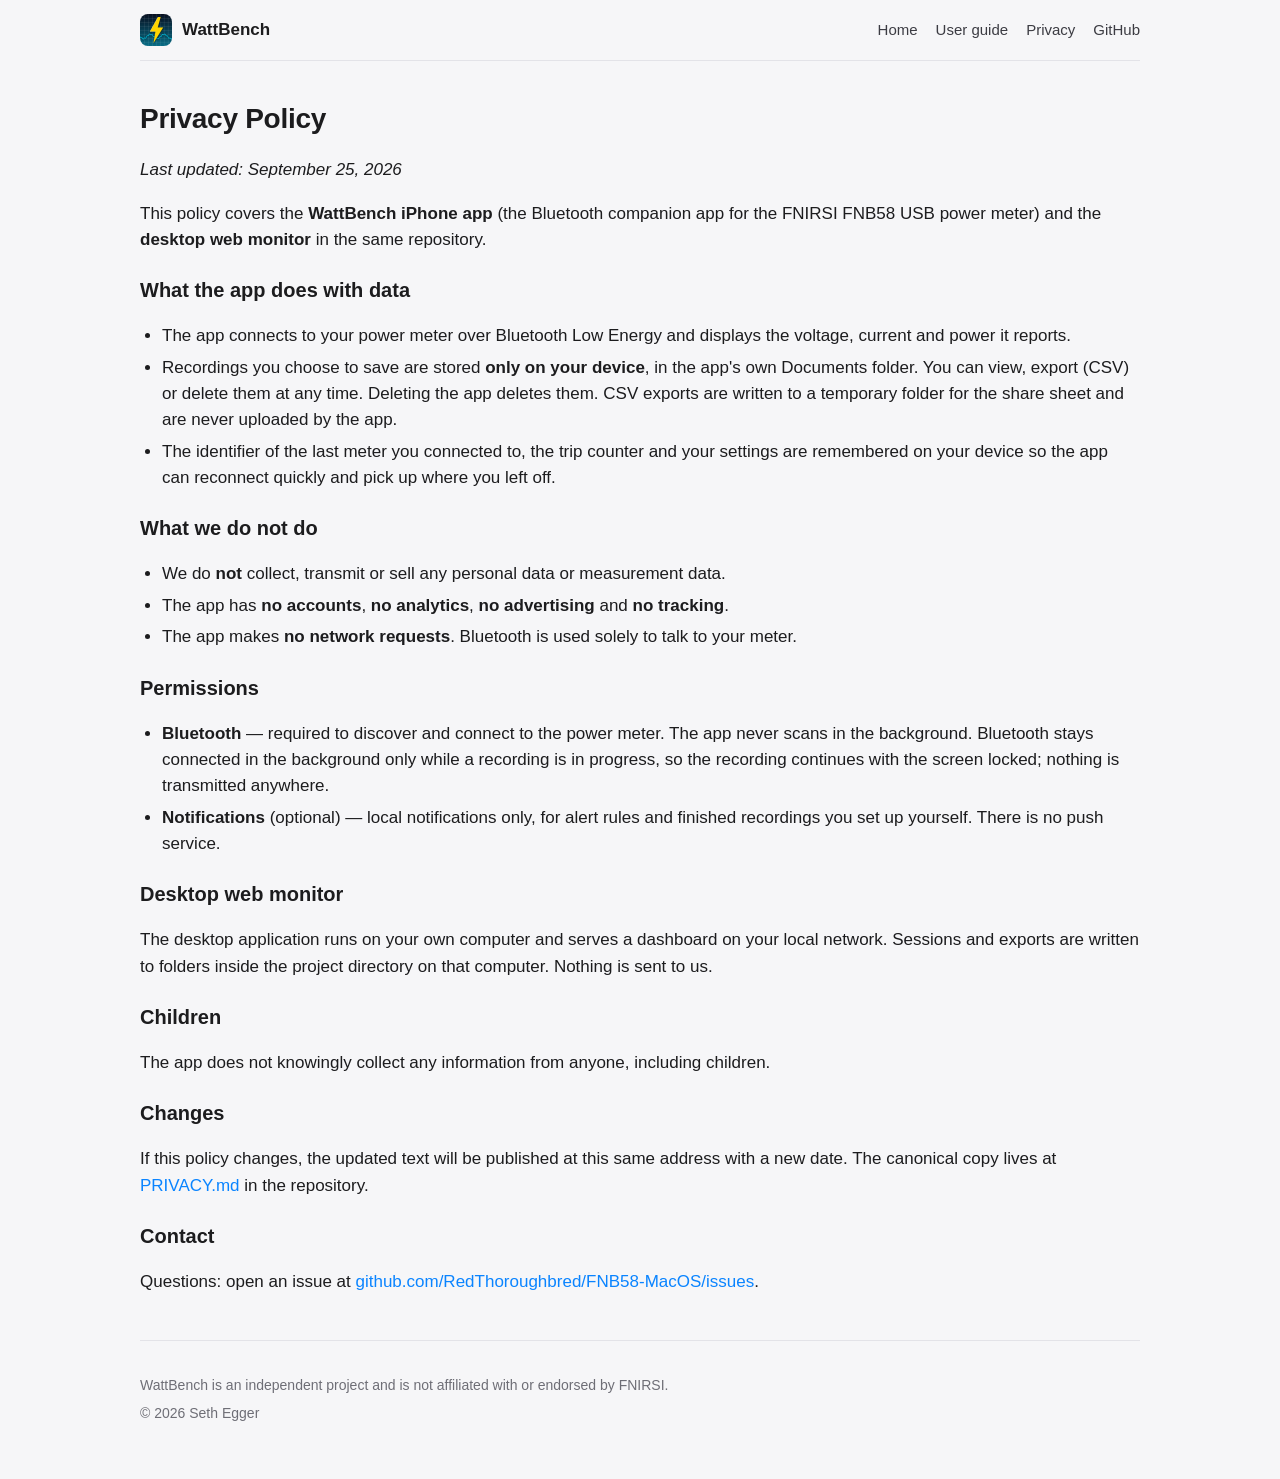
==== docs/privacy.html @ 21c38b80 "WattBench site (GitHub Pages from docs/): landing page, privacy page, assets; README leads with the " ====
<!doctype html><html lang="en"><head><meta charset="utf-8"><meta name="viewport" content="width=device-width,initial-scale=1">
<title>WattBench — Privacy Policy</title><meta name="description" content="WattBench collects no data. Recordings stay on your iPhone.">
<link rel="icon" href="assets/icon.png"><link rel="stylesheet" href="styles.css"></head><body><div class="wrap">
<header class="top"><a class="brand" href="./"><img src="assets/icon.png" alt="">WattBench</a><nav><a href="./">Home</a><a href="guide.html">User guide</a><a href="privacy.html">Privacy</a><a href="https://github.com/RedThoroughbred/FNB58-MacOS">GitHub</a></nav></header>
<section class="guide"><h2>Privacy Policy</h2><p class="meta"><em>Last updated: September 25, 2026</em></p>
<p>This policy covers the <strong>WattBench iPhone app</strong> (the Bluetooth companion app for the FNIRSI FNB58 USB power meter) and the <strong>desktop web monitor</strong> in the same repository.</p>
<h3>What the app does with data</h3><ul>
<li>The app connects to your power meter over Bluetooth Low Energy and displays the voltage, current and power it reports.</li>
<li>Recordings you choose to save are stored <strong>only on your device</strong>, in the app's own Documents folder. You can view, export (CSV) or delete them at any time. Deleting the app deletes them. CSV exports are written to a temporary folder for the share sheet and are never uploaded by the app.</li>
<li>The identifier of the last meter you connected to, the trip counter and your settings are remembered on your device so the app can reconnect quickly and pick up where you left off.</li></ul>
<h3>What we do not do</h3><ul>
<li>We do <strong>not</strong> collect, transmit or sell any personal data or measurement data.</li>
<li>The app has <strong>no accounts</strong>, <strong>no analytics</strong>, <strong>no advertising</strong> and <strong>no tracking</strong>.</li>
<li>The app makes <strong>no network requests</strong>. Bluetooth is used solely to talk to your meter.</li></ul>
<h3>Permissions</h3><ul>
<li><strong>Bluetooth</strong> — required to discover and connect to the power meter. The app never scans in the background. Bluetooth stays connected in the background only while a recording is in progress, so the recording continues with the screen locked; nothing is transmitted anywhere.</li>
<li><strong>Notifications</strong> (optional) — local notifications only, for alert rules and finished recordings you set up yourself. There is no push service.</li></ul>
<h3>Desktop web monitor</h3><p>The desktop application runs on your own computer and serves a dashboard on your local network. Sessions and exports are written to folders inside the project directory on that computer. Nothing is sent to us.</p>
<h3>Children</h3><p>The app does not knowingly collect any information from anyone, including children.</p>
<h3>Changes</h3><p>If this policy changes, the updated text will be published at this same address with a new date. The canonical copy lives at <a href="https://github.com/RedThoroughbred/FNB58-MacOS/blob/main/PRIVACY.md">PRIVACY.md</a> in the repository.</p>
<h3>Contact</h3><p>Questions: open an issue at <a href="https://github.com/RedThoroughbred/FNB58-MacOS/issues">github.com/RedThoroughbred/FNB58-MacOS/issues</a>.</p></section>
<footer><p>WattBench is an independent project and is not affiliated with or endorsed by FNIRSI.</p><p>© 2026 Seth Egger</p></footer></div></body></html>
---- docs/styles.css ----
:root{--bg:#f6f6f8;--card:#ffffff;--ink:#1c1c1e;--sub:#3c3c43;--grey:#6e6e76;--line:#e3e3e8;--accent:#0a84ff;--pill:#000;--pill-ink:#fff;--max:1040px}
@media (prefers-color-scheme:dark){:root{--bg:#0b0b0d;--card:#161618;--ink:#f2f2f7;--sub:#c7c7cc;--grey:#8e8e93;--line:#2a2a2e;--accent:#4aa3ff;--pill:#fff;--pill-ink:#000}}
*{box-sizing:border-box}html{scroll-behavior:smooth}
body{margin:0;background:var(--bg);color:var(--ink);font:17px/1.55 -apple-system,BlinkMacSystemFont,"SF Pro Text","Helvetica Neue",Helvetica,Arial,sans-serif;-webkit-font-smoothing:antialiased}
a{color:var(--accent);text-decoration:none}a:hover{text-decoration:underline}
.wrap{max-width:var(--max);margin:0 auto;padding:0 20px}
header.top{display:flex;align-items:center;justify-content:space-between;padding:14px 0;gap:12px;flex-wrap:wrap}
header.top .brand{display:flex;align-items:center;gap:10px;font-weight:600;color:var(--ink)}
header.top .brand img{width:32px;height:32px;border-radius:8px}
header.top nav{display:flex;gap:18px;font-size:15px}
header.top nav a{color:var(--sub)}
.hero{display:grid;grid-template-columns:1.1fr 1fr;gap:32px;align-items:center;padding:36px 0 24px}
.hero .icon{width:128px;height:128px;border-radius:29px;box-shadow:0 14px 34px rgba(0,0,0,.18)}
.hero h1{font-size:44px;line-height:1.1;margin:18px 0 8px;letter-spacing:-.02em}
.hero .tag{font-size:22px;color:var(--sub);margin:0 0 18px}
.hero .meta{color:var(--grey);font-size:15px;margin:0 0 20px}
.badge img{height:56px;display:block}
.hero .shots{display:flex;gap:14px;justify-content:center}
.hero .shots img{width:min(46%,230px);border-radius:22px;box-shadow:0 12px 30px rgba(0,0,0,.18)}
.strip{display:flex;gap:16px;overflow-x:auto;padding:8px 0 18px;scroll-snap-type:x mandatory}
.strip figure{margin:0;flex:0 0 auto;scroll-snap-align:start;text-align:center}
.strip img{width:220px;border-radius:22px;box-shadow:0 10px 26px rgba(0,0,0,.16)}
.strip figcaption{font-size:14px;color:var(--grey);margin-top:8px}
section{padding:28px 0;border-top:1px solid var(--line)}
h2{font-size:28px;letter-spacing:-.01em;margin:0 0 14px}
h3{font-size:20px;margin:22px 0 8px}
.grid{display:grid;grid-template-columns:repeat(auto-fit,minmax(240px,1fr));gap:14px}
.card{background:var(--card);border:1px solid var(--line);border-radius:16px;padding:16px 18px}
.card h3{margin:0 0 6px;font-size:17px}.card p{margin:0;color:var(--sub);font-size:15px}
ol.steps{padding-left:22px}ol.steps li{margin:8px 0}
kbd,code{font-family:ui-monospace,SFMono-Regular,Menlo,monospace;font-size:.92em;background:var(--card);border:1px solid var(--line);border-radius:6px;padding:1px 6px}
.faq details{border-bottom:1px solid var(--line);padding:10px 0}.faq summary{cursor:pointer;font-weight:600}
.note{background:var(--card);border-left:4px solid var(--accent);padding:12px 16px;border-radius:10px;color:var(--sub);font-size:15px}
footer{padding:28px 0 48px;color:var(--grey);font-size:14px;border-top:1px solid var(--line)}
footer p{margin:6px 0}
.guide h2{margin-top:8px}.guide ul{padding-left:22px}.guide li{margin:5px 0}
.guide .fig{display:flex;gap:16px;align-items:flex-start;flex-wrap:wrap}.guide .fig img{width:200px;border-radius:18px;box-shadow:0 8px 22px rgba(0,0,0,.14)}
.toc{background:var(--card);border:1px solid var(--line);border-radius:14px;padding:14px 18px;font-size:15px}
.toc a{display:inline-block;margin:3px 14px 3px 0}
@media (max-width:760px){.hero{grid-template-columns:1fr;padding-top:20px}.hero h1{font-size:36px}.hero .shots img{width:44%}header.top nav{gap:12px;font-size:14px}}
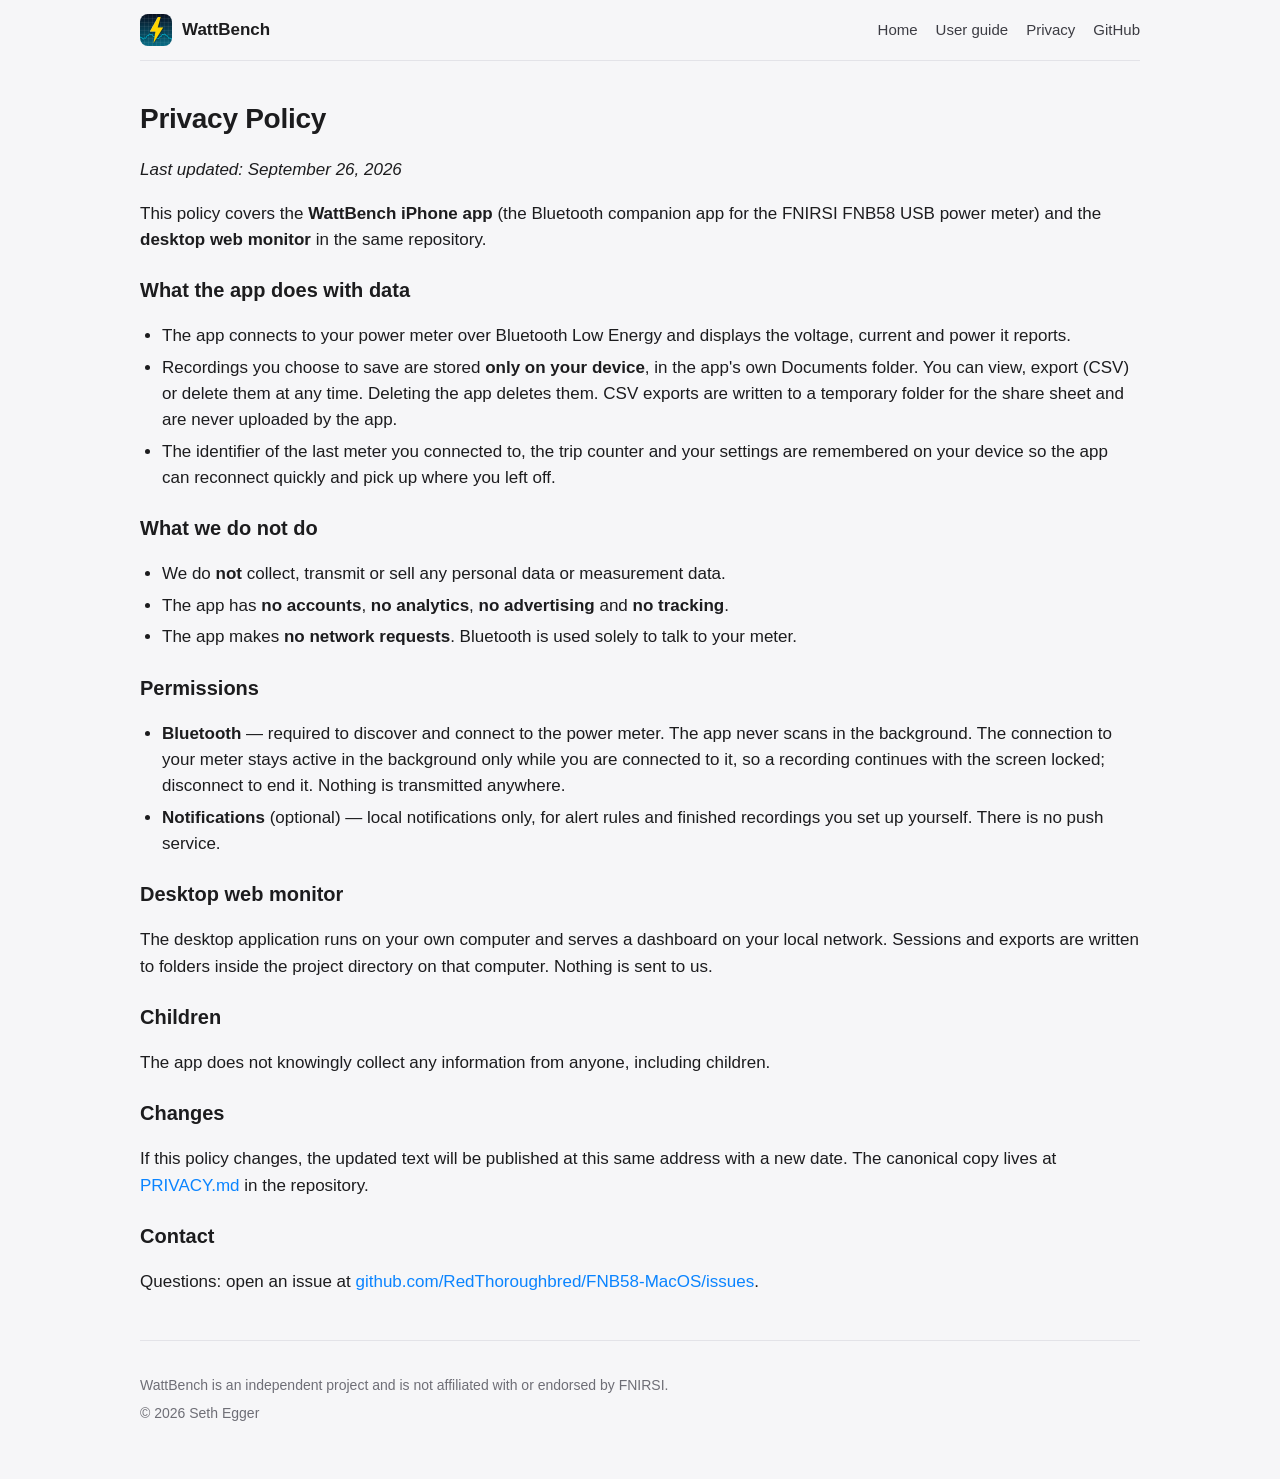
==== commit 9f40ae05: "docs: WattBench user guide; align demo-button wording; privacy text matches background-Bluetooth beh" ====
--- a/docs/privacy.html
+++ b/docs/privacy.html
@@ -2,7 +2,7 @@
 <title>WattBench — Privacy Policy</title><meta name="description" content="WattBench collects no data. Recordings stay on your iPhone.">
 <link rel="icon" href="assets/icon.png"><link rel="stylesheet" href="styles.css"></head><body><div class="wrap">
 <header class="top"><a class="brand" href="./"><img src="assets/icon.png" alt="">WattBench</a><nav><a href="./">Home</a><a href="guide.html">User guide</a><a href="privacy.html">Privacy</a><a href="https://github.com/RedThoroughbred/FNB58-MacOS">GitHub</a></nav></header>
-<section class="guide"><h2>Privacy Policy</h2><p class="meta"><em>Last updated: September 25, 2026</em></p>
+<section class="guide"><h2>Privacy Policy</h2><p class="meta"><em>Last updated: September 26, 2026</em></p>
 <p>This policy covers the <strong>WattBench iPhone app</strong> (the Bluetooth companion app for the FNIRSI FNB58 USB power meter) and the <strong>desktop web monitor</strong> in the same repository.</p>
 <h3>What the app does with data</h3><ul>
 <li>The app connects to your power meter over Bluetooth Low Energy and displays the voltage, current and power it reports.</li>
@@ -13,7 +13,7 @@
 <li>The app has <strong>no accounts</strong>, <strong>no analytics</strong>, <strong>no advertising</strong> and <strong>no tracking</strong>.</li>
 <li>The app makes <strong>no network requests</strong>. Bluetooth is used solely to talk to your meter.</li></ul>
 <h3>Permissions</h3><ul>
-<li><strong>Bluetooth</strong> — required to discover and connect to the power meter. The app never scans in the background. Bluetooth stays connected in the background only while a recording is in progress, so the recording continues with the screen locked; nothing is transmitted anywhere.</li>
+<li><strong>Bluetooth</strong> — required to discover and connect to the power meter. The app never scans in the background. The connection to your meter stays active in the background only while you are connected to it, so a recording continues with the screen locked; disconnect to end it. Nothing is transmitted anywhere.</li>
 <li><strong>Notifications</strong> (optional) — local notifications only, for alert rules and finished recordings you set up yourself. There is no push service.</li></ul>
 <h3>Desktop web monitor</h3><p>The desktop application runs on your own computer and serves a dashboard on your local network. Sessions and exports are written to folders inside the project directory on that computer. Nothing is sent to us.</p>
 <h3>Children</h3><p>The app does not knowingly collect any information from anyone, including children.</p>
--- a/docs/styles.css
+++ b/docs/styles.css
@@ -8,7 +8,7 @@
 header.top .brand{display:flex;align-items:center;gap:10px;font-weight:600;color:var(--ink)}
 header.top .brand img{width:32px;height:32px;border-radius:8px}
 header.top nav{display:flex;gap:18px;font-size:15px}
-header.top nav a{color:var(--sub)}
+header.top nav a{color:var(--sub);white-space:nowrap}
 .hero{display:grid;grid-template-columns:1.1fr 1fr;gap:32px;align-items:center;padding:36px 0 24px}
 .hero .icon{width:128px;height:128px;border-radius:29px;box-shadow:0 14px 34px rgba(0,0,0,.18)}
 .hero h1{font-size:44px;line-height:1.1;margin:18px 0 8px;letter-spacing:-.02em}
